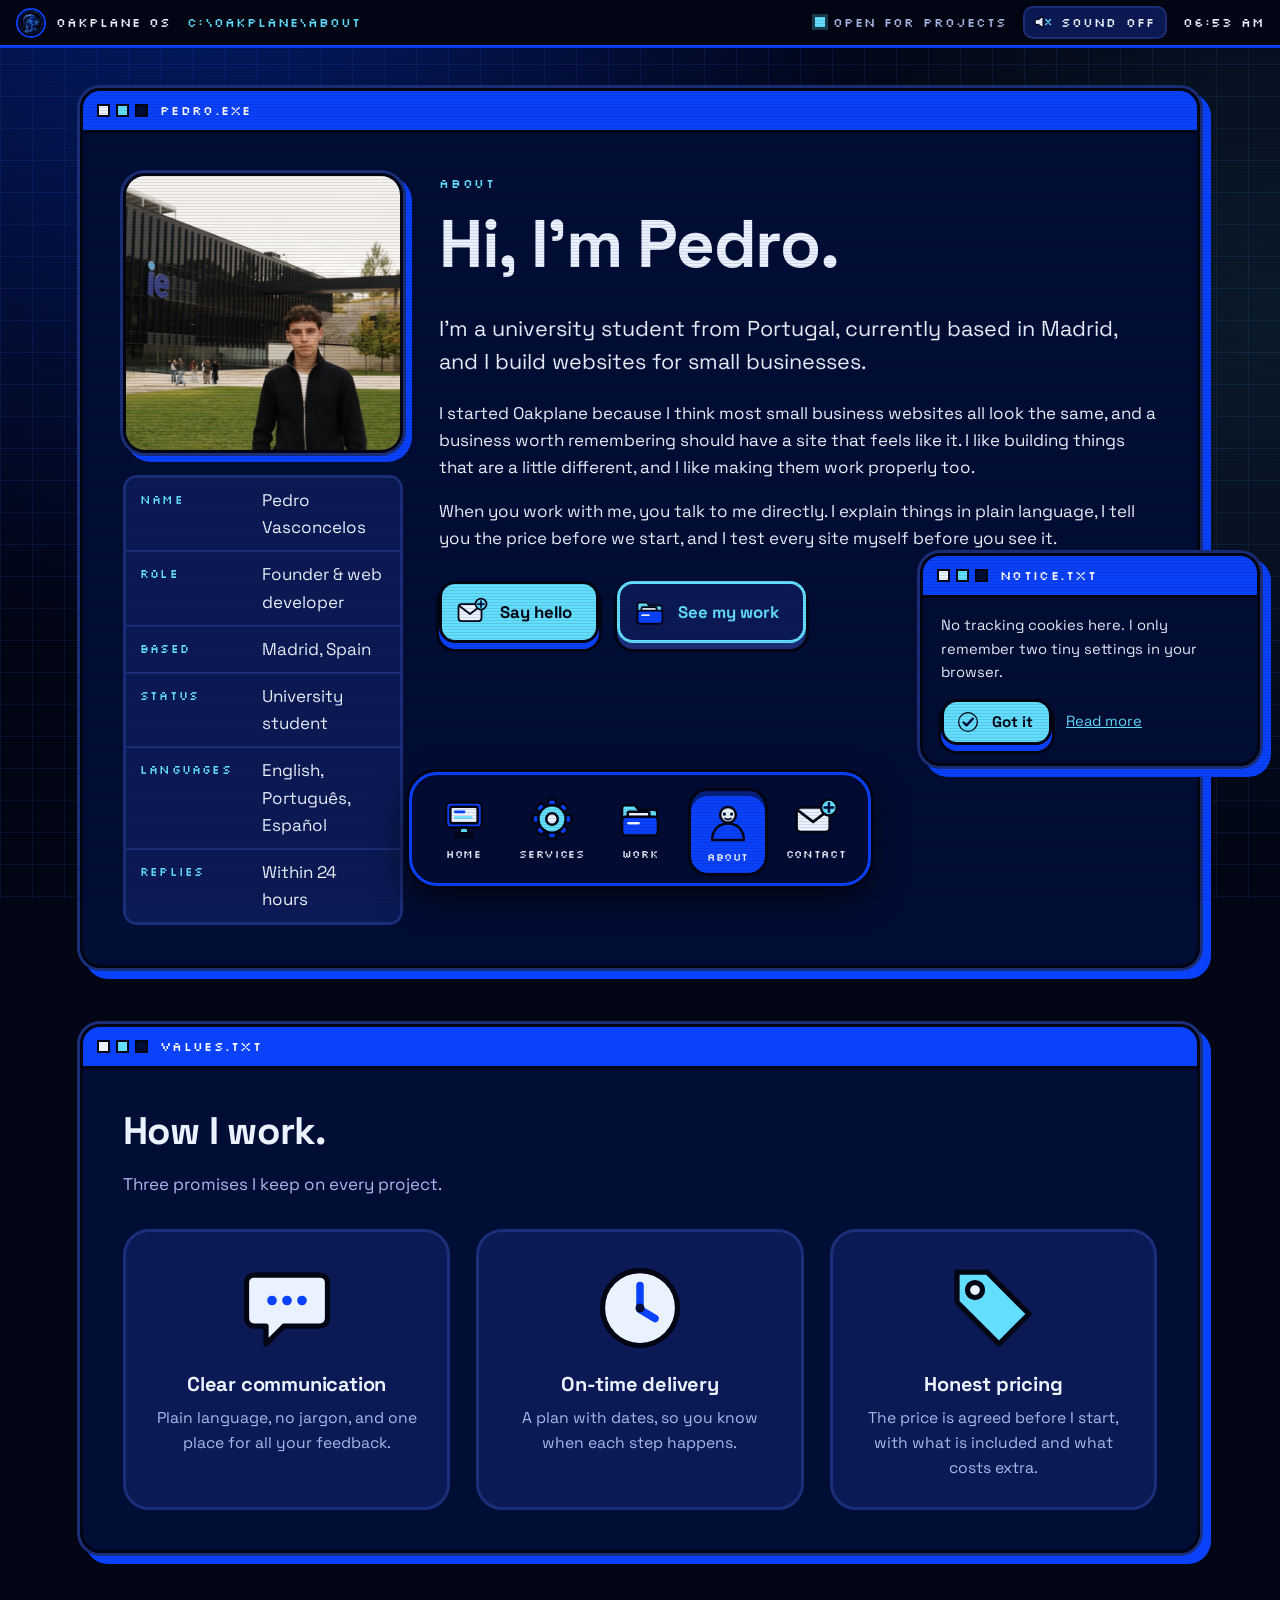
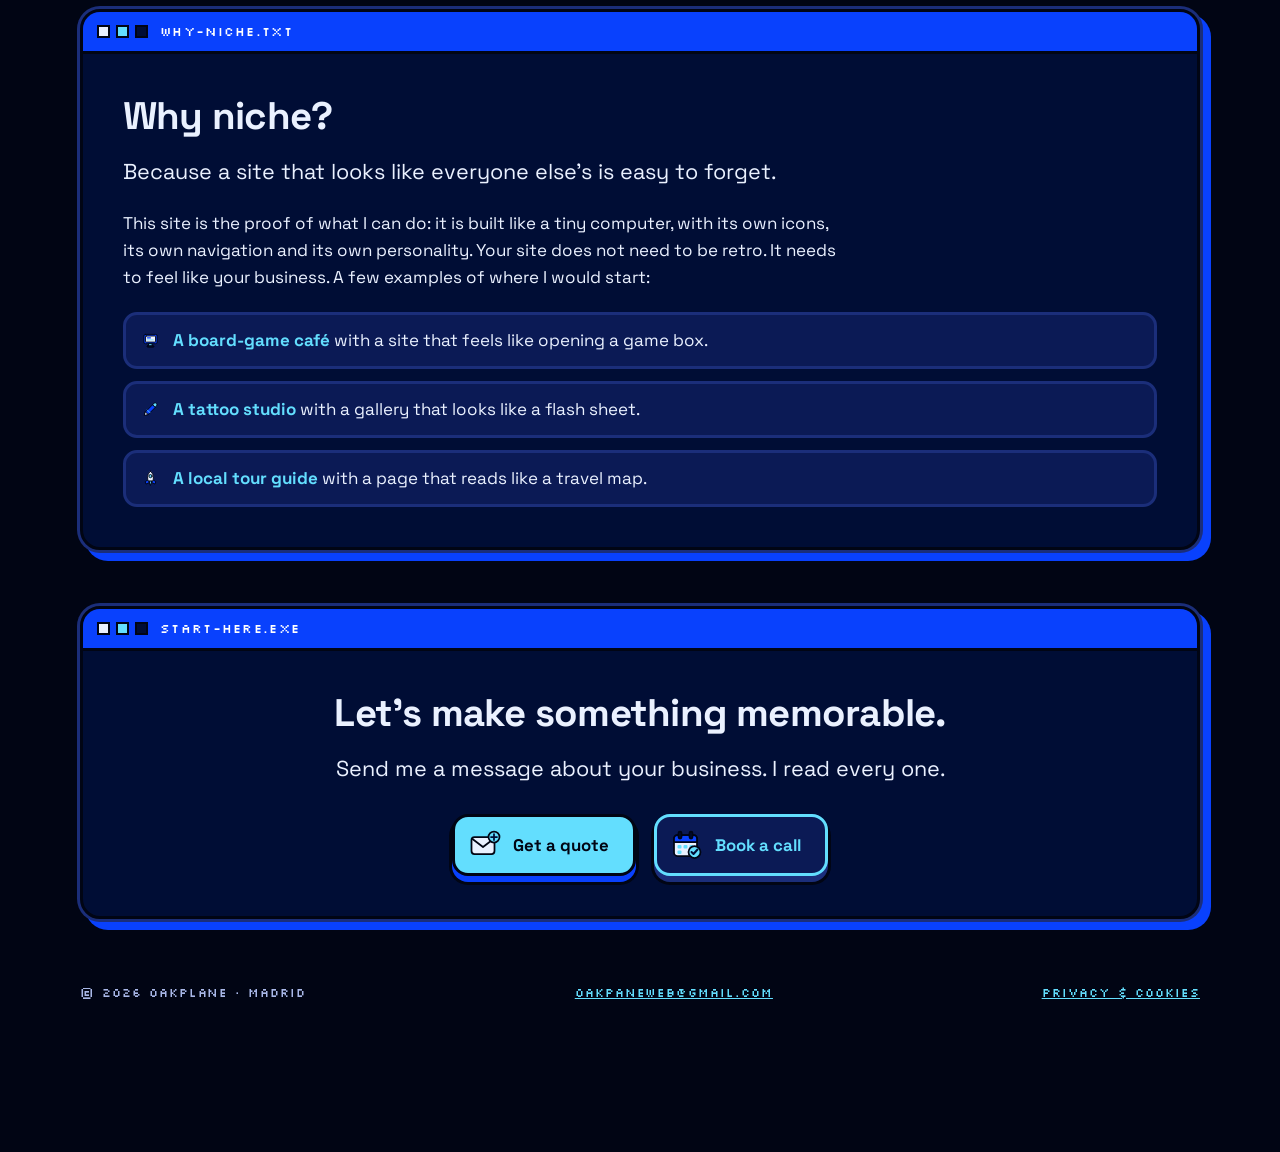
==== oakplane-site/about.html @ 169c87c0 "Add files via upload" ====
<!doctype html>
<html lang="en">
<head>
<meta charset="utf-8">
<meta name="viewport" content="width=device-width, initial-scale=1">
<title>About | Oakplane</title>
<meta name="description" content="Meet Pedro Vasconcelos, the student founder of Oakplane in Madrid, who builds niche websites for small businesses.">
<meta name="theme-color" content="#010514">
<meta property="og:title" content="About | Oakplane">
<meta property="og:description" content="Meet Pedro Vasconcelos, the student founder of Oakplane in Madrid, who builds niche websites for small businesses.">
<meta property="og:image" content="assets/oakplane-logo.png">
<link rel="icon" href="assets/favicon.svg" type="image/svg+xml">
<link rel="preconnect" href="https://fonts.googleapis.com">
<link rel="preconnect" href="https://fonts.gstatic.com" crossorigin>
<link href="https://fonts.googleapis.com/css2?family=Silkscreen:wght@400;700&family=Space+Grotesk:wght@400;500;700&display=swap" rel="stylesheet">
<link rel="stylesheet" href="css/style.css">
<script>
/* marks the page as "JS on" and covers it until the pixel transition starts (no flash of content) */
(function (d) {
  var h = d.documentElement; h.className += ' js';
  try { if (!matchMedia('(prefers-reduced-motion: reduce)').matches) h.className += ' cover-on'; } catch (e) {}
})(document);
</script>
</head>
<body data-page="about">
<a class="skip" href="#main">Skip to content</a>
<header class="menubar">
  <a class="mb-brand" href="index.html" aria-label="Oakplane, home"><img src="assets/oakplane-logo-small.png" alt=""><span>Oakplane OS</span></a>
  <span class="mb-path" aria-hidden="true">C:\OAKPLANE\ABOUT</span>
  <span class="mb-status"><i class="dot" aria-hidden="true"></i>Open for projects</span>
  <button class="mb-btn" type="button" data-sound aria-pressed="false"><svg class="ico" aria-hidden="true" focusable="false"><use href="#i-mute"/></svg><span>Sound off</span></button>
  <time class="mb-clock" data-clock aria-hidden="true">--:--</time>
</header>
<main id="main" class="desk">
<div class="stack">

<section class="win reveal" aria-labelledby="h-about">
  <div class="win-bar"><span class="win-btns" aria-hidden="true"><i></i><i></i><i></i></span><span class="win-title">pedro.exe</span></div>
  <div class="win-body profile">
    <div>
      <div class="photo">
        <!-- EDIT: put your photo at assets/pedro.jpg (square works best). Until then an icon shows. -->
        <img src="assets/pedro.jpg" alt="Portrait of Pedro Vasconcelos" data-fallback="about" width="280" height="280">
      </div>
      <dl class="stats">
        <div><dt>Name</dt><dd>Pedro Vasconcelos</dd></div>
        <div><dt>Role</dt><dd>Founder &amp; web developer</dd></div>
        <div><dt>Based</dt><dd>Madrid, Spain</dd></div>
        <div><dt>Status</dt><dd>University student</dd></div>
        <div><dt>Languages</dt><dd>English, Portugu&ecirc;s, Espa&ntilde;ol</dd></div>
        <div><dt>Replies</dt><dd>Within 24 hours</dd></div>
      </dl>
    </div>
    <div>
      <p class="kicker">About</p>
      <h1 id="h-about">Hi, I'm Pedro.</h1>
      <!-- EDIT: replace this story with your own words. Keep it short, first person, and honest. -->
      <p class="lead">I'm a university student from Portugal, currently based in Madrid, and I build websites for small businesses.</p>
      <p>I started Oakplane because I think most small business websites all look the same, and a business worth remembering should have a site that feels like it. I like building things that are a little different, and I like making them work properly too.</p>
      <p>When you work with me, you talk to me directly. I explain things in plain language, I tell you the price before we start, and I test every site myself before you see it.</p>
      <div class="btn-row">
        <a class="btn" href="contact.html#message"><svg class="ico" aria-hidden="true" focusable="false"><use href="#i-mail"/></svg>Say hello</a>
        <a class="btn btn-ghost" href="work.html"><svg class="ico" aria-hidden="true" focusable="false"><use href="#i-work"/></svg>See my work</a>
      </div>
    </div>
  </div>
</section>

<section class="win reveal" aria-labelledby="h-val">
  <div class="win-bar"><span class="win-btns" aria-hidden="true"><i></i><i></i><i></i></span><span class="win-title">values.txt</span></div>
  <div class="win-body">
    <div class="sec-head"><h2 id="h-val">How I work.</h2><p>Three promises I keep on every project.</p></div>
    <div class="grid">
      <div class="card"><svg class="ico" aria-hidden="true" focusable="false"><use href="#i-chat"/></svg><h3>Clear communication</h3><p>Plain language, no jargon, and one place for all your feedback.</p></div>
      <div class="card"><svg class="ico" aria-hidden="true" focusable="false"><use href="#i-clock"/></svg><h3>On-time delivery</h3><p>A plan with dates, so you know when each step happens.</p></div>
      <div class="card"><svg class="ico" aria-hidden="true" focusable="false"><use href="#i-tag"/></svg><h3>Honest pricing</h3><p>The price is agreed before I start, with what is included and what costs extra.</p></div>
    </div>
  </div>
</section>

<section class="win reveal" aria-labelledby="h-niche">
  <div class="win-bar"><span class="win-btns" aria-hidden="true"><i></i><i></i><i></i></span><span class="win-title">why-niche.txt</span></div>
  <div class="win-body">
    <h2 id="h-niche">Why niche?</h2>
    <p class="lead">Because a site that looks like everyone else's is easy to forget.</p>
    <p>This site is the proof of what I can do: it is built like a tiny computer, with its own icons, its own navigation and its own personality. Your site does not need to be retro. It needs to feel like your business. A few examples of where I would start:</p>
    <ul class="ideas">
      <li><svg class="ico" aria-hidden="true" focusable="false"><use href="#i-home"/></svg><span><b>A board-game caf&eacute;</b> with a site that feels like opening a game box.</span></li>
      <li><svg class="ico" aria-hidden="true" focusable="false"><use href="#i-pencil"/></svg><span><b>A tattoo studio</b> with a gallery that looks like a flash sheet.</span></li>
      <li><svg class="ico" aria-hidden="true" focusable="false"><use href="#i-rocket"/></svg><span><b>A local tour guide</b> with a page that reads like a travel map.</span></li>
    </ul>
  </div>
</section>

<section class="win reveal" aria-labelledby="h-cta">
  <div class="win-bar"><span class="win-btns" aria-hidden="true"><i></i><i></i><i></i></span><span class="win-title">start-here.exe</span></div>
  <div class="win-body center">
    <h2 id="h-cta">Let's make something memorable.</h2>
    <p class="lead">Send me a message about your business. I read every one.</p>
    <div class="btn-row">
      <a class="btn" href="contact.html#message"><svg class="ico" aria-hidden="true" focusable="false"><use href="#i-mail"/></svg>Get a quote</a>
      <a class="btn btn-ghost" href="contact.html#book" data-calendly><svg class="ico" aria-hidden="true" focusable="false"><use href="#i-calendar"/></svg>Book a call</a>
    </div>
  </div>
</section>

</div>
<footer class="foot">
  <span>&copy; <span data-year>2026</span> Oakplane &middot; Madrid</span>
  <a href="mailto:oakpaneweb@gmail.com">oakpaneweb@gmail.com</a>
  <button class="linkbtn" type="button" data-privacy>Privacy &amp; cookies</button>
</footer>
</main>
<nav class="dock" aria-label="Main navigation">
  <a class="dock-item" href="index.html"><svg class="ico" aria-hidden="true" focusable="false"><use href="#i-home"/></svg><span class="dock-label">Home</span></a>
  <a class="dock-item" href="services.html"><svg class="ico" aria-hidden="true" focusable="false"><use href="#i-services"/></svg><span class="dock-label">Services</span></a>
  <a class="dock-item" href="work.html"><svg class="ico" aria-hidden="true" focusable="false"><use href="#i-work"/></svg><span class="dock-label">Work</span></a>
  <a class="dock-item" href="about.html" aria-current="page"><svg class="ico" aria-hidden="true" focusable="false"><use href="#i-about"/></svg><span class="dock-label">About</span></a>
  <a class="dock-item" href="contact.html"><svg class="ico" aria-hidden="true" focusable="false"><use href="#i-mail"/></svg><span class="dock-label">Contact</span></a>
</nav>
<script src="js/icons.js"></script>
<script src="js/main.js"></script>
</body>
</html>
---- oakplane-site/css/style.css ----
/* ==========================================================
   OAKPLANE OS - style.css
   Palette (from the logo): #000D35  #010514  #0941FD  #63DEFE
   Everything else is a tint of those.
   ========================================================== */

:root {
  color-scheme: dark;
  --ink: #010514;
  --navy: #000D35;
  --navy-2: #0B1A55;
  --line: #1B2E7A;
  --blue: #0941FD;
  --blue-dk: #0630B8;
  --cyan: #63DEFE;
  --paper: #EAF1FF;
  --muted: #A9B8E8;
  --pix: 'Silkscreen', 'Courier New', monospace;
  --sans: 'Space Grotesk', system-ui, -apple-system, 'Segoe UI', Roboto, sans-serif;
}

*, *::before, *::after { box-sizing: border-box; }
html { scroll-behavior: smooth; -webkit-text-size-adjust: 100%; }

body {
  margin: 0;
  min-height: 100vh;
  padding-bottom: 150px; /* room for the dock */
  background-color: var(--ink);
  background-image:
    radial-gradient(circle at 15% -10%, rgba(9, 65, 253, .38), transparent 50%),
    radial-gradient(circle at 100% 35%, rgba(99, 222, 254, .10), transparent 40%),
    linear-gradient(rgba(27, 46, 122, .28) 1px, transparent 1px),
    linear-gradient(90deg, rgba(27, 46, 122, .28) 1px, transparent 1px);
  background-size: auto, auto, 32px 32px, 32px 32px;
  background-attachment: fixed;
  color: var(--paper);
  font: 400 17px/1.6 var(--sans);
}

/* faint CRT scanlines */
body::after {
  content: "";
  position: fixed; inset: 0; z-index: 90; pointer-events: none;
  background: repeating-linear-gradient(0deg, rgba(0, 0, 0, .10) 0 1px, transparent 1px 3px);
}

/* fail-safe cover used while the page-transition script boots */
html.cover-on body::before {
  content: ""; position: fixed; inset: 0; z-index: 199; background: var(--ink);
  animation: coverOff 0s linear 1.8s forwards;
}
@keyframes coverOff { to { visibility: hidden; } }

img { max-width: 100%; display: block; }
a { color: var(--cyan); }
p { max-width: 66ch; margin: 0 0 1em; }
ul, ol { margin: 0; }

h1, h2, h3 { font-family: var(--sans); font-weight: 700; margin: 0 0 .5em; letter-spacing: -.02em; }
h1 { font-size: clamp(2.3rem, 6vw, 4.2rem); line-height: 1.04; }
h2 { font-size: clamp(1.6rem, 3.2vw, 2.4rem); line-height: 1.12; }
h3 { font-size: 1.25rem; line-height: 1.2; letter-spacing: -.01em; }
.hl { color: var(--cyan); }
.kicker {
  font-family: var(--pix); font-size: 13px; letter-spacing: .14em; text-transform: uppercase;
  color: var(--cyan); margin: 0 0 16px;
}
.lead { font-size: clamp(1.1rem, 2.2vw, 1.35rem); line-height: 1.5; }
.muted { color: var(--muted); }

:focus-visible { outline: 3px dashed var(--paper); outline-offset: 3px; }

.skip {
  position: absolute; left: 12px; top: -80px; z-index: 300;
  background: var(--cyan); color: var(--ink); padding: 10px 16px; border-radius: 10px; font-weight: 700;
}
.skip:focus { top: 10px; }

.ico { width: 1em; height: 1em; display: block; flex: none; }

/* ---------- menu bar ---------- */
.menubar {
  position: sticky; top: 0; z-index: 40;
  display: flex; align-items: center; gap: 16px;
  height: 48px; padding: 0 16px;
  background: var(--ink); border-bottom: 3px solid var(--blue);
  font-family: var(--pix); font-size: 13px; letter-spacing: .08em; text-transform: uppercase;
}
.mb-brand { display: flex; align-items: center; gap: 10px; color: var(--paper); text-decoration: none; }
.mb-brand img { width: 30px; height: 30px; border-radius: 50%; border: 2px solid var(--blue); }
.mb-path { flex: 1; color: var(--cyan); white-space: nowrap; overflow: hidden; text-overflow: ellipsis; }
.mb-status { display: flex; align-items: center; gap: 8px; color: var(--muted); white-space: nowrap; }
.dot { width: 10px; height: 10px; background: var(--cyan); box-shadow: 0 0 0 3px rgba(99, 222, 254, .25); animation: blink 1.6s steps(2) infinite; }
@keyframes blink { 50% { opacity: .35; } }
.mb-btn {
  display: flex; align-items: center; gap: 8px; cursor: pointer;
  font: inherit; letter-spacing: inherit; text-transform: inherit;
  color: var(--paper); background: var(--navy-2); border: 2px solid var(--line); border-radius: 10px; padding: 4px 10px 4px 8px;
}
.mb-btn .ico { width: 20px; height: 20px; }
.mb-btn[aria-pressed="true"] { border-color: var(--cyan); color: var(--cyan); }
.mb-clock { color: var(--paper); min-width: 3.5em; text-align: right; }

/* ---------- layout ---------- */
.desk { width: min(1120px, 100% - 32px); margin: 0 auto; padding: 40px 0 0; }
.stack { display: grid; gap: 56px; }
.split { display: grid; grid-template-columns: 1fr 1fr; gap: 28px; align-items: start; }
.btn-row { display: flex; flex-wrap: wrap; gap: 20px 18px; margin-top: 28px; }
.center { text-align: center; }
.center p { margin-inline: auto; }
.center .btn-row { justify-content: center; }

/* ---------- windows ---------- */
.win {
  position: relative; overflow: hidden;
  background: var(--navy);
  border: 3px solid var(--ink); border-radius: 20px;
  box-shadow: 0 0 0 3px var(--line), 8px 8px 0 3px var(--blue);
}
.win-bar {
  display: flex; align-items: center; gap: 12px;
  height: 42px; padding: 0 14px;
  background: var(--blue); border-bottom: 3px solid var(--ink);
  font-family: var(--pix); font-size: 13px; letter-spacing: .1em; text-transform: uppercase; color: #fff;
}
.win-btns { display: flex; gap: 6px; }
.win-btns i { width: 13px; height: 13px; background: var(--paper); border: 2px solid var(--ink); }
.win-btns i:nth-child(2) { background: var(--cyan); }
.win-btns i:nth-child(3) { background: var(--navy); }
.win-title { flex: 1; min-width: 0; white-space: nowrap; overflow: hidden; text-overflow: ellipsis; }
.win-body { padding: clamp(22px, 3.5vw, 40px); }
.x {
  width: 28px; height: 28px; cursor: pointer; font: 700 14px/1 var(--pix);
  background: var(--paper); color: var(--ink); border: 2px solid var(--ink); border-radius: 6px;
}
.x:hover { background: var(--cyan); }

/* ---------- buttons (all "press-able") ---------- */
.btn {
  --bg: var(--cyan); --fg: var(--ink); --sh: var(--blue);
  position: relative; display: inline-flex; align-items: center; gap: 12px;
  padding: 12px 24px 12px 14px;
  background: var(--bg); color: var(--fg);
  border: 3px solid var(--ink); border-radius: 16px;
  box-shadow: 0 6px 0 0 var(--sh), 0 6px 0 3px var(--ink);
  font: 700 1.05rem/1.2 var(--sans); text-decoration: none; cursor: pointer;
  transition: transform .08s, box-shadow .08s;
}
.btn .ico { width: 32px; height: 32px; }
.btn:hover { transform: translateY(-2px); box-shadow: 0 8px 0 0 var(--sh), 0 8px 0 3px var(--ink); }
.btn:active, .btn.is-down { transform: translateY(5px); box-shadow: 0 1px 0 0 var(--sh), 0 1px 0 3px var(--ink); }
.btn-blue { --bg: var(--blue); --fg: #fff; --sh: var(--blue-dk); }
.btn-ghost { --bg: var(--navy-2); --fg: var(--cyan); --sh: var(--line); border-color: var(--cyan); }
.btn[disabled] { opacity: .6; cursor: progress; }

/* ---------- hero ---------- */
.hero { display: grid; grid-template-columns: 1.25fr .75fr; gap: 36px; align-items: center; }
.chips { list-style: none; padding: 0; margin: 34px 0 0; display: flex; flex-wrap: wrap; gap: 12px; }
.chips li {
  display: flex; align-items: center; gap: 8px; padding: 6px 14px 6px 8px;
  background: var(--navy-2); border: 2px solid var(--line); border-radius: 999px;
  font-family: var(--pix); font-size: 12px; letter-spacing: .08em; text-transform: uppercase;
}
.chips .ico { width: 26px; height: 26px; }
.hero-art { position: relative; justify-self: center; width: min(100%, 340px); }
.logo-btn { display: block; width: 100%; padding: 0; border: 0; background: none; border-radius: 50%; cursor: pointer; animation: bob 5s ease-in-out infinite; }
.logo-btn img { width: 100%; aspect-ratio: 1; border-radius: 50%; box-shadow: 0 0 70px rgba(9, 65, 253, .65); }
@keyframes bob { 50% { transform: translateY(-10px); } }
.pxd { position: absolute; width: 14px; height: 14px; background: var(--cyan); animation: drift 4s steps(6) infinite; }
.pxd:nth-of-type(2) { left: 4%; top: 18%; background: var(--blue); width: 20px; height: 20px; animation-delay: -1s; }
.pxd:nth-of-type(3) { right: 2%; top: 30%; animation-delay: -2s; }
.pxd:nth-of-type(4) { right: 12%; bottom: 8%; background: var(--blue); animation-delay: -.5s; }
.pxd:nth-of-type(5) { left: 12%; bottom: 14%; width: 10px; height: 10px; animation-delay: -3s; }
.pxd:nth-of-type(6) { left: 46%; top: -3%; width: 10px; height: 10px; animation-delay: -1.5s; }
@keyframes drift { 50% { transform: translate(8px, -14px); opacity: .5; } }

/* ---------- icon tiles & cards ---------- */
.grid { display: grid; gap: 32px 26px; grid-template-columns: repeat(auto-fit, minmax(210px, 1fr)); }
.dicon {
  display: grid; justify-items: center; gap: 12px; padding: 24px 12px 18px;
  color: var(--paper); text-decoration: none;
  background: var(--navy-2); border: 3px solid var(--ink); border-radius: 22px;
  box-shadow: 0 0 0 3px var(--line), 0 8px 0 3px var(--blue);
  transition: transform .1s, box-shadow .1s;
}
.dicon .ico { width: 88px; height: 88px; }
.dicon span { font-family: var(--pix); font-size: 14px; letter-spacing: .1em; text-transform: uppercase; }
.dicon:hover { transform: translateY(-5px); box-shadow: 0 0 0 3px var(--cyan), 0 13px 0 3px var(--blue); }
.dicon:active { transform: translateY(6px); box-shadow: 0 0 0 3px var(--line), 0 2px 0 3px var(--blue); }

.card {
  display: grid; align-content: start; gap: 10px; padding: 28px 24px 26px; text-align: center;
  background: var(--navy-2); border: 3px solid var(--line); border-radius: 26px;
}
.card .ico { width: 96px; height: 96px; margin: 0 auto 6px; }
.card h3 { margin: 0; }
.card p { margin: 0 auto; color: var(--muted); font-size: .98rem; }
.card.left { text-align: left; }
.card.left .ico { margin: 0 0 6px; }
.card.left p { margin: 0; }

.sec-head { margin-bottom: 30px; }
.sec-head p { margin: 0; color: var(--muted); }

/* ---------- services: process bar ---------- */
.pbar {
  display: grid; grid-template-columns: repeat(5, 1fr); gap: 6px; padding: 6px; margin-bottom: 30px;
  background: var(--ink); border: 3px solid var(--line); border-radius: 12px;
}
.pbar i { height: 24px; background: var(--navy-2); }
.pbar i.on { background: var(--cyan); box-shadow: inset 0 -7px 0 var(--blue); }
html:not(.js) .pbar i { background: var(--cyan); box-shadow: inset 0 -7px 0 var(--blue); }
.steps { list-style: none; padding: 0; display: grid; grid-template-columns: repeat(5, 1fr); gap: 16px; counter-reset: s; }
.steps li { text-align: center; opacity: .4; transition: opacity .3s; }
.steps li.on, html:not(.js) .steps li { opacity: 1; }
.steps .ico { width: 64px; height: 64px; margin: 0 auto 8px; }
.steps b { display: block; font-family: var(--pix); font-size: 13px; letter-spacing: .1em; text-transform: uppercase; color: var(--cyan); }
.steps small { display: block; color: var(--muted); font-size: .9rem; line-height: 1.4; }

/* ---------- pricing ---------- */
.price-grid { display: grid; gap: 28px; grid-template-columns: repeat(auto-fit, minmax(250px, 1fr)); align-items: stretch; }
.price { display: grid; align-content: start; gap: 12px; padding: 26px 24px; background: var(--navy-2); border: 3px solid var(--line); border-radius: 22px; }
.price.feat { border-color: var(--cyan); box-shadow: 6px 6px 0 var(--blue); }
.price .tag-pix { font-family: var(--pix); font-size: 12px; letter-spacing: .1em; text-transform: uppercase; color: var(--cyan); }
.price h3 { margin: 0; }
.price .amt { font: 700 2rem/1 var(--sans); letter-spacing: -.02em; }
.price .amt small { font: 400 .95rem var(--sans); color: var(--muted); letter-spacing: 0; }
.price p { margin: 0; color: var(--muted); font-size: .98rem; }
.ticks { list-style: none; padding: 0; display: grid; gap: 8px; font-size: .98rem; }
.ticks li { position: relative; padding-left: 28px; }
.ticks li::before { content: ""; position: absolute; left: 0; top: .45em; width: 14px; height: 14px; background: var(--cyan); box-shadow: inset -3px -3px 0 var(--blue); }
.ticks.extra li::before { background: transparent; border: 3px solid var(--muted); box-shadow: none; }
.notes { display: grid; grid-template-columns: 1fr 1fr; gap: 28px; margin-top: 34px; }
.notes h3 { font-family: var(--pix); font-size: 14px; letter-spacing: .1em; text-transform: uppercase; color: var(--cyan); }

/* ---------- FAQ ---------- */
.faq { display: grid; gap: 14px; }
.faq details { background: var(--navy-2); border: 3px solid var(--line); border-radius: 16px; }
.faq summary { display: flex; align-items: center; gap: 14px; padding: 14px 18px; cursor: pointer; font-weight: 700; list-style: none; }
.faq summary::-webkit-details-marker { display: none; }
.faq summary::before { content: "+"; width: 28px; height: 28px; flex: none; display: grid; place-items: center; background: var(--cyan); color: var(--ink); border: 2px solid var(--ink); border-radius: 8px; font: 700 18px/1 var(--pix); }
.faq details[open] summary::before { content: "-"; background: var(--blue); color: #fff; }
.faq details[open] { border-color: var(--cyan); }
.faq details p { margin: 0; padding: 0 18px 18px 60px; color: var(--muted); }

/* ---------- work: folders & dialog ---------- */
.folders { display: grid; gap: 40px 28px; grid-template-columns: repeat(auto-fit, minmax(250px, 1fr)); padding-top: 14px; }
.folder {
  position: relative; display: grid; gap: 10px; text-align: left; cursor: pointer; padding: 14px 14px 18px;
  font: inherit; color: var(--paper); text-decoration: none;
  background: var(--navy-2); border: 3px solid var(--ink); border-radius: 6px 20px 20px 20px;
  box-shadow: 0 0 0 3px var(--line), 0 8px 0 3px var(--blue);
  transition: transform .1s, box-shadow .1s;
}
.folder::before { content: ""; position: absolute; left: -3px; top: -26px; width: 96px; height: 26px; background: var(--navy-2); border: 3px solid var(--ink); border-bottom: 0; border-radius: 10px 10px 0 0; box-shadow: -3px -3px 0 var(--line), 3px -3px 0 var(--line); }
.folder:hover { transform: translateY(-5px); box-shadow: 0 0 0 3px var(--cyan), 0 13px 0 3px var(--blue); }
.folder:active { transform: translateY(6px); box-shadow: 0 0 0 3px var(--line), 0 2px 0 3px var(--blue); }
.folder-name { font: 700 1.25rem/1.2 var(--sans); }
.folder-meta { color: var(--muted); font-size: .95rem; display: flex; flex-wrap: wrap; align-items: center; gap: 8px; }
.thumb { display: block; border: 3px solid var(--ink); border-radius: 10px; overflow: hidden; background: var(--ink); aspect-ratio: 8 / 5; }
.thumb svg { display: block; width: 100%; height: 100%; }
.stamp { display: inline-block; padding: 1px 8px; font: 700 11px/1.6 var(--pix); letter-spacing: .1em; text-transform: uppercase; color: var(--ink); background: var(--cyan); border: 2px solid var(--ink); border-radius: 4px; transform: rotate(-3deg); }

dialog.win-dialog { width: min(720px, calc(100% - 28px)); max-height: calc(100dvh - 28px); padding: 0; border: 0; background: transparent; color: inherit; overflow: visible; margin: auto; }
dialog.win-dialog::backdrop { background: rgba(1, 5, 20, .82); }
dialog.win-dialog .win { max-height: calc(100dvh - 40px); overflow: auto; }
dialog[open] .win { animation: pop .22s steps(5); }
@keyframes pop { from { transform: scale(.88); opacity: 0; } }
.pd-head { display: flex; flex-wrap: wrap; align-items: center; gap: 14px; margin-top: 22px; }
.pd-head h2 { margin: 0; }
.pd-type { color: var(--cyan); font-family: var(--pix); font-size: 13px; letter-spacing: .1em; text-transform: uppercase; margin: 6px 0 14px; }
.tags { list-style: none; padding: 0; display: flex; flex-wrap: wrap; gap: 8px; margin: 6px 0 0; }
.tags li { padding: 2px 12px; background: var(--navy-2); border: 2px solid var(--line); border-radius: 999px; font-size: .9rem; }

/* ---------- about ---------- */
.profile { display: grid; grid-template-columns: 280px 1fr; gap: 36px; align-items: start; }
.photo { position: relative; aspect-ratio: 1; border: 3px solid var(--ink); border-radius: 22px; overflow: hidden; background: var(--navy-2); box-shadow: 0 0 0 3px var(--line), 6px 6px 0 3px var(--blue); display: grid; place-items: center; }
.photo img { width: 100%; height: 100%; object-fit: cover; }
.photo .ico { width: 55%; height: 55%; }
.stats { display: grid; gap: 0; margin: 22px 0 0; border: 3px solid var(--line); border-radius: 14px; overflow: hidden; }
.stats div { display: grid; grid-template-columns: 110px 1fr; gap: 12px; padding: 9px 14px; background: var(--navy-2); }
.stats div + div { border-top: 2px solid var(--line); }
.stats dt { font-family: var(--pix); font-size: 12px; letter-spacing: .1em; text-transform: uppercase; color: var(--cyan); padding-top: 3px; }
.stats dd { margin: 0; }
.ideas { list-style: none; padding: 0; display: grid; gap: 12px; margin-top: 20px; }
.ideas li { display: flex; gap: 14px; align-items: center; padding: 12px 16px; background: var(--navy-2); border: 3px solid var(--line); border-radius: 14px; }
.ideas b { color: var(--cyan); }

/* ---------- contact / form ---------- */
.contact-grid { display: grid; grid-template-columns: 1.45fr 1fr; gap: 48px; align-items: start; }
.contact-side { display: grid; gap: 48px; }
.field { display: grid; gap: 8px; margin-bottom: 22px; }
.field label, .field legend { font-family: var(--pix); font-size: 13px; letter-spacing: .1em; text-transform: uppercase; color: var(--cyan); padding: 0; }
.field input[type=text], .field input[type=email], .field textarea {
  width: 100%; padding: 14px 16px; font: inherit; color: var(--paper);
  background: var(--ink); border: 3px solid var(--line); border-radius: 12px;
}
.field textarea { min-height: 150px; resize: vertical; }
.field input::placeholder, .field textarea::placeholder { color: #7183C2; }
.field input:focus, .field textarea:focus { outline: none; border-color: var(--cyan); box-shadow: 0 0 0 3px var(--blue); }
fieldset.field { border: 0; margin: 0 0 22px; min-width: 0; }
.picks { display: grid; grid-template-columns: repeat(auto-fit, minmax(92px, 1fr)); gap: 14px; }
.field label.pick { font: inherit; letter-spacing: normal; text-transform: none; color: inherit; }
.pick { position: relative; display: block; cursor: pointer; }
.pick input { position: absolute; opacity: 0; inset: 0; width: 100%; height: 100%; margin: 0; cursor: pointer; }
.pick-tile {
  display: grid; justify-items: center; gap: 4px; padding: 10px 6px 8px; text-align: center;
  background: var(--navy-2); border: 3px solid var(--ink); border-radius: 16px;
  box-shadow: 0 0 0 2px var(--line), 0 5px 0 2px var(--blue);
  transition: transform .08s, box-shadow .08s;
  font-size: .85rem; font-weight: 700; line-height: 1.2;
}
.pick-tile .ico { width: 44px; height: 44px; }
.pick:hover .pick-tile { transform: translateY(-2px); }
.pick input:checked + .pick-tile { background: var(--blue); color: #fff; transform: translateY(4px); box-shadow: 0 0 0 2px var(--cyan), 0 1px 0 2px var(--blue); }
.pick input:focus-visible + .pick-tile { outline: 3px dashed var(--paper); outline-offset: 3px; }
.hp { position: absolute; left: -9999px; width: 1px; height: 1px; overflow: hidden; }
.form-status { min-height: 1.6em; margin: 18px 0 0; font-weight: 700; }
.form-status.err { color: #FFB3C1; }
.fine { font-size: .88rem; color: var(--muted); margin-top: 18px; }
.fine button { color: var(--cyan); }
.linkbtn { background: none; border: 0; padding: 0; font: inherit; color: var(--cyan); text-decoration: underline; cursor: pointer; }
.sent { text-align: center; padding: 20px 0; }
.sent .ico { width: 110px; height: 110px; margin: 0 auto 10px; }
.sent p { margin-inline: auto; }
.details { list-style: none; padding: 0; display: grid; gap: 16px; }
.details li { display: flex; gap: 14px; align-items: center; }
.details .ico { width: 44px; height: 44px; }
.details small { display: block; font-family: var(--pix); font-size: 11px; letter-spacing: .1em; text-transform: uppercase; color: var(--cyan); }
.details a { color: var(--paper); font-weight: 700; word-break: break-word; }
.fly { position: fixed; z-index: 250; width: 48px; height: 48px; pointer-events: none; }

/* ---------- footer ---------- */
.foot { margin-top: 64px; display: flex; flex-wrap: wrap; gap: 12px 28px; justify-content: space-between; font-family: var(--pix); font-size: 12px; letter-spacing: .08em; text-transform: uppercase; color: var(--muted); }
.foot a, .foot .linkbtn { color: var(--cyan); font-family: var(--pix); font-size: 12px; letter-spacing: .08em; text-transform: uppercase; }

/* ---------- dock (the navigation) ---------- */
.dock {
  position: fixed; left: 50%; bottom: calc(14px + env(safe-area-inset-bottom)); transform: translateX(-50%); z-index: 50;
  display: flex; gap: 8px; padding: 10px 12px;
  background: rgba(0, 13, 53, .93); backdrop-filter: blur(8px);
  border: 3px solid var(--blue); border-radius: 28px;
  box-shadow: 0 0 0 3px var(--ink), 0 14px 34px rgba(0, 0, 0, .65);
}
.dock-item {
  display: grid; justify-items: center; gap: 4px; width: 80px; padding: 8px 4px 6px;
  color: var(--paper); text-decoration: none;
  border: 3px solid transparent; border-radius: 20px;
  transition: transform .12s, background .12s;
}
.dock-item .ico { width: 46px; height: 46px; }
.dock-label { font-family: var(--pix); font-size: 11px; letter-spacing: .06em; text-transform: uppercase; }
@media (hover: hover) { .dock-item:hover { transform: translateY(-10px) scale(1.1); } }
.dock-item:active { transform: translateY(4px); }
.dock-item[aria-current="page"] { background: var(--blue); border-color: var(--ink); box-shadow: inset 0 5px 0 rgba(1, 5, 20, .55); transform: translateY(3px); }
.dock-item[aria-current="page"]:hover { transform: translateY(3px); }

/* ---------- notice ---------- */
.notice { position: fixed; right: 20px; bottom: 134px; z-index: 45; width: min(340px, calc(100% - 28px)); }
.notice .win-body { padding: 16px 18px 18px; font-size: .92rem; }
.notice p { margin: 0 0 14px; }
.notice .btn { padding: 8px 16px 8px 12px; font-size: .95rem; }
.notice .btn-row { margin: 0; gap: 14px; }
.notice .btn .ico { width: 24px; height: 24px; }

/* ---------- boot screen ---------- */
.boot { position: fixed; inset: 0; z-index: 300; display: grid; place-content: center; justify-items: center; gap: 22px; padding: 24px; background: var(--ink); text-align: center; }
.boot.done { animation: bootOut .45s steps(5) forwards; }
@keyframes bootOut { to { opacity: 0; } }
.boot-logo { width: 130px; height: 130px; border-radius: 50%; box-shadow: 0 0 60px rgba(9, 65, 253, .7); }
.boot-log { margin: 0; min-height: 7.6em; font: 400 14px/1.9 var(--pix); letter-spacing: .06em; color: var(--cyan); text-align: left; white-space: pre; }
.boot-bar { display: grid; grid-template-columns: repeat(12, 1fr); gap: 4px; width: min(320px, 80vw); padding: 5px; border: 3px solid var(--line); border-radius: 8px; }
.boot-bar i { height: 16px; background: var(--navy-2); }
.boot-bar i.on { background: var(--cyan); box-shadow: inset 0 -5px 0 var(--blue); }
.boot-skip { margin-top: 10px; }

/* ---------- pixel page transition ---------- */
.px { position: fixed; inset: 0; z-index: 250; display: grid; pointer-events: none; }
.px i { display: block; opacity: 0; }
.px.in { pointer-events: all; }
.px.in i { animation: pxIn .16s steps(3) forwards; animation-delay: var(--d); }
.px.out i { opacity: 1; animation: pxOut .2s steps(3) forwards; animation-delay: var(--d); }
@keyframes pxIn { to { opacity: 1; } }
@keyframes pxOut { to { opacity: 0; } }

/* ---------- reveal on scroll ---------- */
.js .reveal { opacity: 0; transform: translateY(22px) scale(.985); }
.js .reveal.is-in { opacity: 1; transform: none; transition: opacity .4s, transform .45s cubic-bezier(.2, 1.3, .4, 1); }

/* ---------- responsive ---------- */
@media (max-width: 900px) {
  .hero, .profile, .contact-grid, .split, .notes { grid-template-columns: 1fr; }
  .hero-art { order: -1; width: min(60%, 230px); }
  .profile .photo { max-width: 260px; }
  .contact-grid, .contact-side { gap: 44px; }
}
@media (max-width: 760px) {
  .steps { grid-template-columns: 1fr; gap: 14px; }
  .steps li { display: grid; grid-template-columns: 64px 1fr; text-align: left; gap: 4px 16px; align-items: center; }
  .steps .ico { margin: 0; grid-row: span 2; }
}
@media (max-width: 640px) {
  body { font-size: 16px; padding-bottom: 136px; }
  .mb-path, .mb-status { display: none; }
  .mb-brand { flex: 1; }
  .desk { width: calc(100% - 28px); padding-top: 28px; }
  .stack { gap: 48px; }
  .win { box-shadow: 0 0 0 3px var(--line), 6px 6px 0 3px var(--blue); }
  .dock { gap: 2px; padding: 8px 8px; bottom: calc(10px + env(safe-area-inset-bottom)); }
  .dock-item { width: 62px; padding: 6px 2px 4px; border-radius: 16px; }
  .dock-item .ico { width: 36px; height: 36px; }
  .dock-label { font-size: 10px; letter-spacing: .03em; }
  .notice { right: 14px; bottom: 120px; }
  .stats div { grid-template-columns: 1fr; gap: 0; }
}

/* ---------- reduced motion: no animation, everything just appears ---------- */
@media (prefers-reduced-motion: reduce) {
  html { scroll-behavior: auto; }
  *, *::before, *::after { animation: none !important; transition: none !important; }
  .js .reveal { opacity: 1; transform: none; }
  html.cover-on body::before { display: none; }
}

/* menu bar on small screens */
.mb-brand span { white-space: nowrap; }
@media (max-width: 640px) { .mb-btn span { display: none; } .mb-btn { padding: 4px 8px; } }
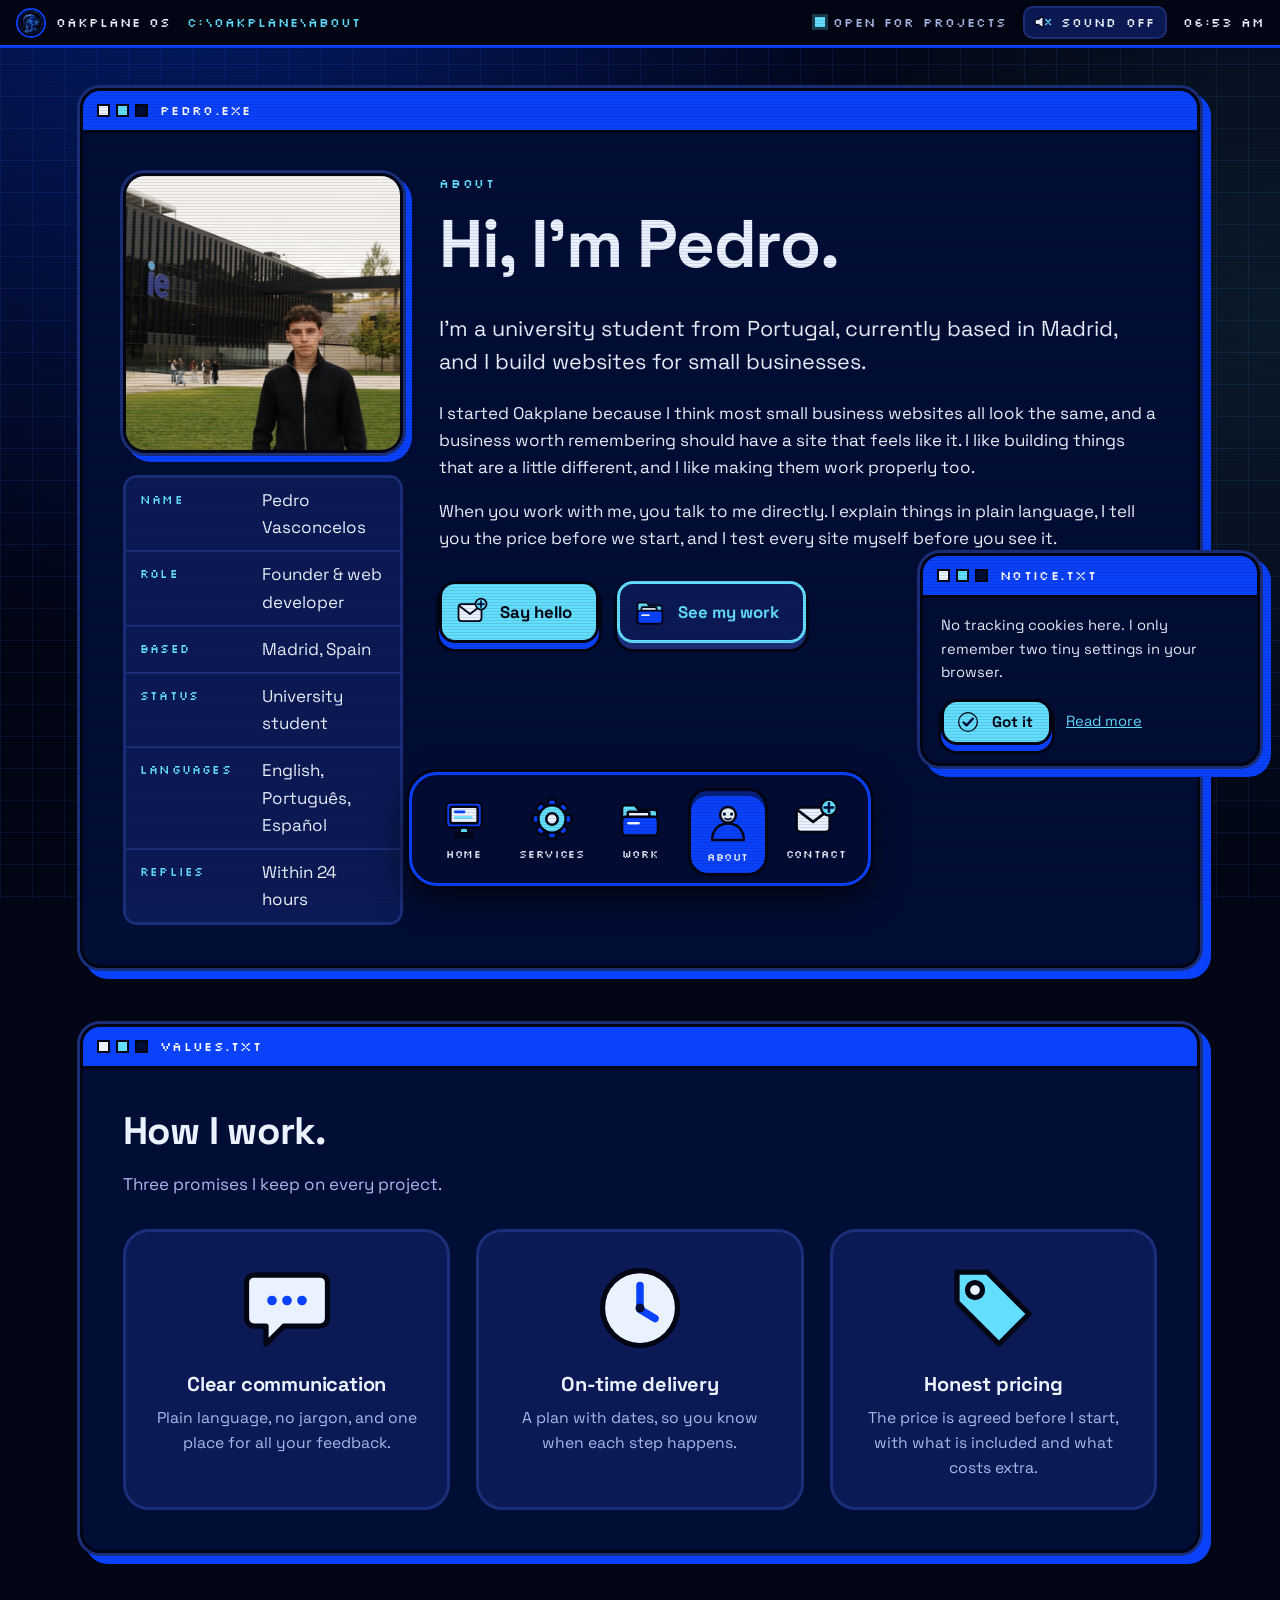
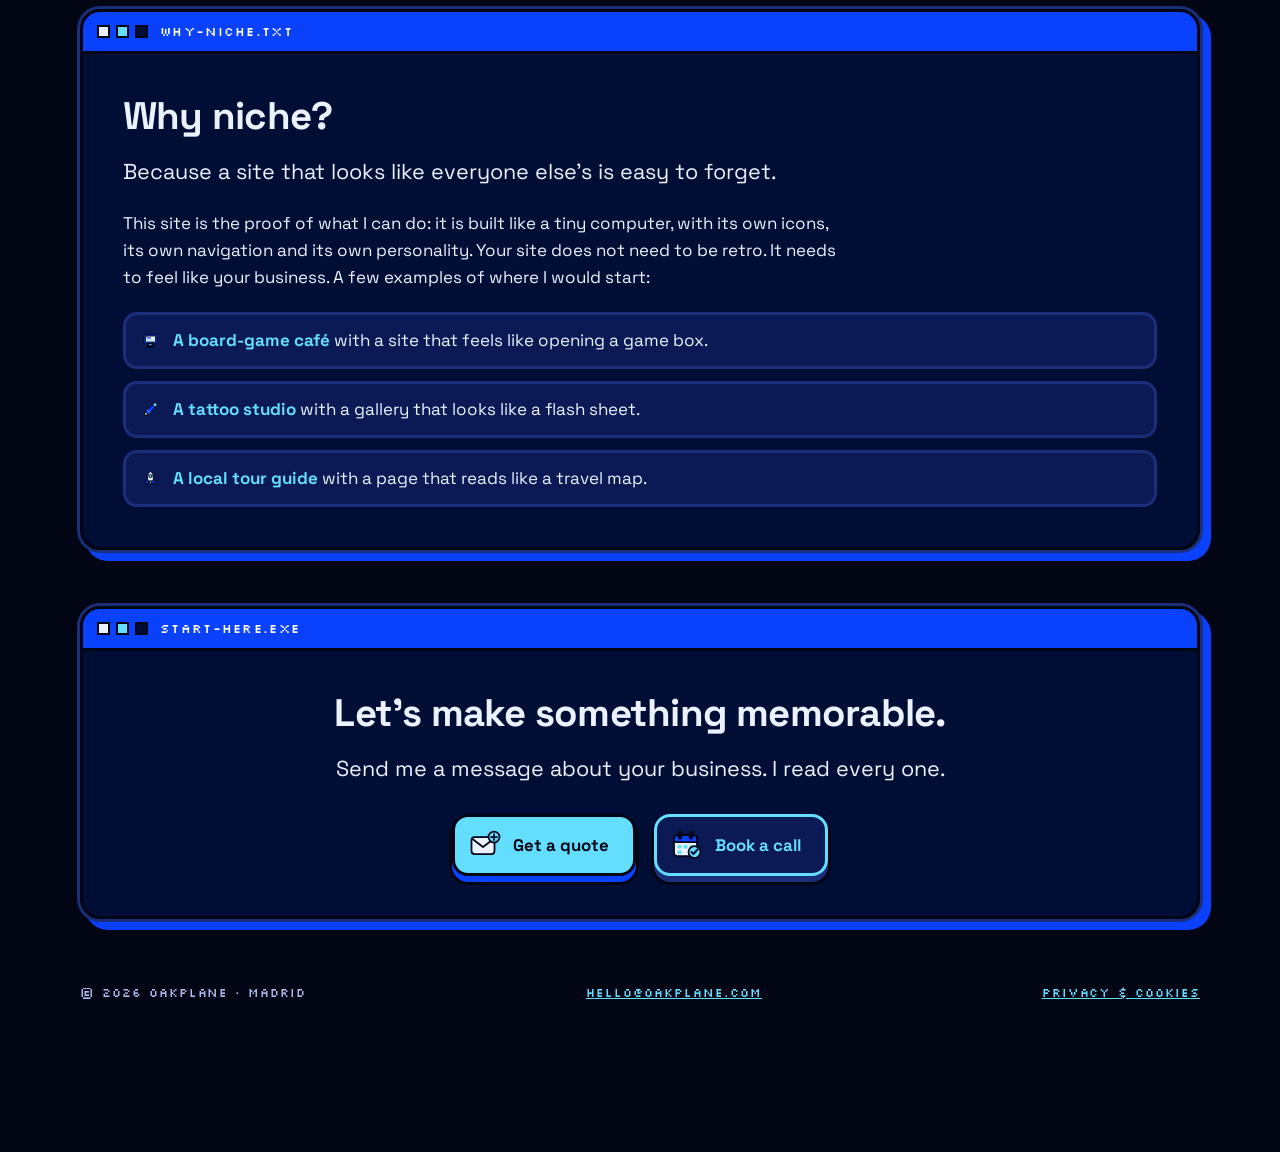
==== commit 8b25cc26: "Add files via upload" ====
--- a/oakplane-site/about.html
+++ b/oakplane-site/about.html
@@ -107,7 +107,7 @@
 </div>
 <footer class="foot">
   <span>&copy; <span data-year>2026</span> Oakplane &middot; Madrid</span>
-  <a href="mailto:oakpaneweb@gmail.com">oakpaneweb@gmail.com</a>
+  <a href="mailto:hello@oakplane.com">hello@oakplane.com</a>
   <button class="linkbtn" type="button" data-privacy>Privacy &amp; cookies</button>
 </footer>
 </main>
